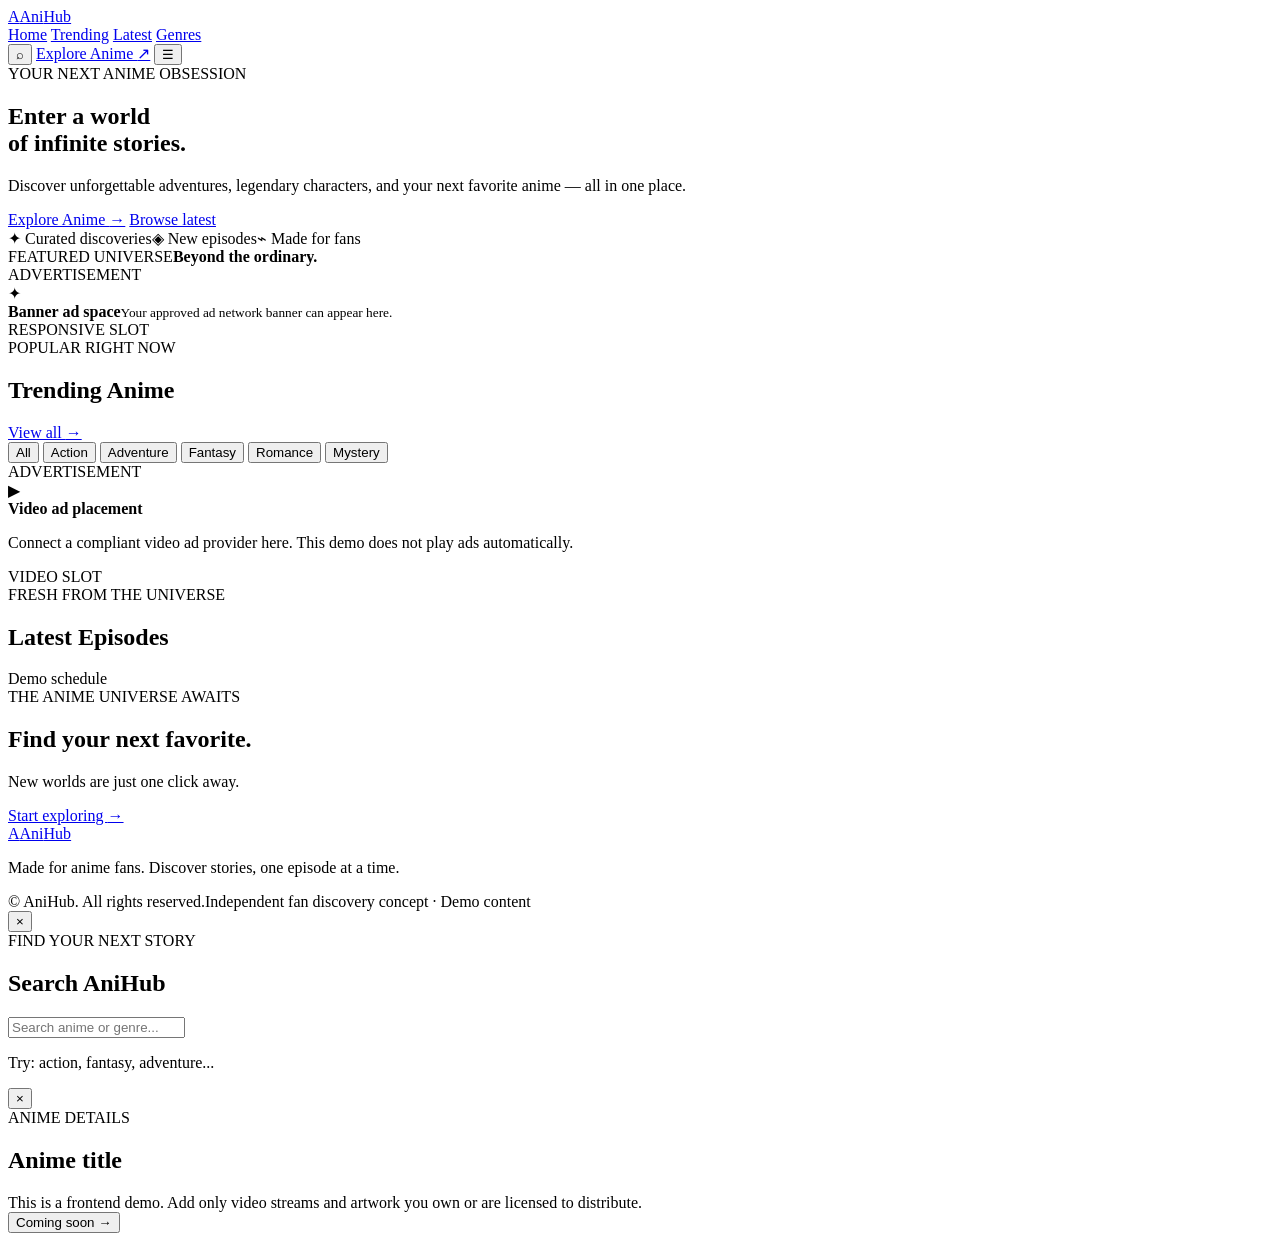
==== index.html @ d4f9f00f "Add files via upload" ====
<!DOCTYPE html>
<html lang="en">
<head>
  <meta charset="UTF-8">
  <meta name="viewport" content="width=device-width, initial-scale=1.0">
  <meta name="theme-color" content="#090711">
  <meta name="description" content="AniHub — discover anime, explore genres, and find your next series.">
  <title>AniHub — Anime Universe</title>
  <link rel="preconnect" href="https://fonts.googleapis.com">
  <link rel="preconnect" href="https://fonts.gstatic.com" crossorigin>
  <link href="https://fonts.googleapis.com/css2?family=DM+Sans:wght@400;500;600;700;800&family=Outfit:wght@400;500;600;700;800&display=swap" rel="stylesheet">
  <link rel="stylesheet" href="css/style.css">
  <link rel="stylesheet" href="css/responsive.css">
</head>
<body>
  <div class="ambient ambient-one"></div><div class="ambient ambient-two"></div>
  <header class="topbar">
    <a class="brand" href="#" aria-label="AniHub home"><span class="brand-mark">A</span><span>Ani<span class="brand-accent">Hub</span></span></a>
    <nav class="main-nav" aria-label="Main navigation">
      <a class="nav-link active" href="#home">Home</a>
      <a class="nav-link" href="#trending">Trending</a>
      <a class="nav-link" href="#latest">Latest</a>
      <a class="nav-link" href="#genres">Genres</a>
    </nav>
    <div class="header-actions">
      <button class="icon-btn" id="searchToggle" aria-label="Focus search">⌕</button>
      <a class="watchlist-link" href="#trending">Explore Anime <span>↗</span></a>
      <button class="menu-toggle" id="menuToggle" aria-label="Toggle menu">☰</button>
    </div>
  </header>

  <main id="home">
    <section class="hero">
      <div class="hero-content">
        <div class="eyebrow"><span class="live-dot"></span> YOUR NEXT ANIME OBSESSION</div>
        <h1>Enter a world<br>of <span>infinite stories.</span></h1>
        <p class="hero-copy">Discover unforgettable adventures, legendary characters, and your next favorite anime — all in one place.</p>
        <div class="hero-actions">
          <a class="primary-btn" href="#trending">Explore Anime <span>→</span></a>
          <a class="secondary-btn" href="#latest">Browse latest</a>
        </div>
        <div class="hero-meta"><span>✦ Curated discoveries</span><span>◈ New episodes</span><span>⌁ Made for fans</span></div>
      </div>
      <div class="hero-art" aria-label="Abstract anime-inspired artwork">
        <div class="art-orbit orbit-a"></div><div class="art-orbit orbit-b"></div>
        <div class="art-moon"></div><div class="art-shard shard-one"></div><div class="art-shard shard-two"></div>
        <div class="art-silhouette"><div class="silhouette-hair"></div><div class="silhouette-face"></div><div class="silhouette-body"></div></div>
        <div class="hero-art-label"><span>FEATURED UNIVERSE</span><strong>Beyond the ordinary.</strong></div>
      </div>
      <div class="hero-bottom-line"></div>
    </section>

    <section class="ad-wrap" aria-label="Advertisement">
      <div class="ad-label">ADVERTISEMENT</div>
      <div class="banner-ad"><span class="ad-icon">✦</span><div><strong>Banner ad space</strong><small>Your approved ad network banner can appear here.</small></div><span class="ad-size">RESPONSIVE SLOT</span></div>
    </section>

    <section class="section" id="trending">
      <div class="section-heading">
        <div><div class="section-kicker">POPULAR RIGHT NOW</div><h2>Trending <span>Anime</span></h2></div>
        <a class="text-link" href="#catalog">View all <span>→</span></a>
      </div>
      <div class="filter-row" id="genres">
        <button class="filter-chip selected" data-genre="All">All</button>
        <button class="filter-chip" data-genre="Action">Action</button>
        <button class="filter-chip" data-genre="Adventure">Adventure</button>
        <button class="filter-chip" data-genre="Fantasy">Fantasy</button>
        <button class="filter-chip" data-genre="Romance">Romance</button>
        <button class="filter-chip" data-genre="Mystery">Mystery</button>
      </div>
      <div class="anime-grid" id="animeGrid"></div>
    </section>

    <section class="mid-ad section">
      <div class="ad-label">ADVERTISEMENT</div>
      <div class="video-ad-placeholder">
        <div class="play-ad">▶</div><div><strong>Video ad placement</strong><p>Connect a compliant video ad provider here. This demo does not play ads automatically.</p></div>
        <span class="ad-tag">VIDEO SLOT</span>
      </div>
    </section>

    <section class="section latest-section" id="latest">
      <div class="section-heading">
        <div><div class="section-kicker">FRESH FROM THE UNIVERSE</div><h2>Latest <span>Episodes</span></h2></div>
        <span class="muted-note">Demo schedule</span>
      </div>
      <div class="latest-list" id="latestList"></div>
    </section>

    <section class="bottom-cta">
      <div class="cta-glow"></div><div class="section-kicker">THE ANIME UNIVERSE AWAITS</div>
      <h2>Find your next <span>favorite.</span></h2>
      <p>New worlds are just one click away.</p>
      <a class="primary-btn" href="#trending">Start exploring <span>→</span></a>
    </section>
  </main>

  <footer class="footer">
    <a class="brand footer-brand" href="#"><span class="brand-mark">A</span><span>Ani<span class="brand-accent">Hub</span></span></a>
    <p>Made for anime fans. Discover stories, one episode at a time.</p>
    <div class="footer-bottom"><span>© <span id="year"></span> AniHub. All rights reserved.</span><span>Independent fan discovery concept · Demo content</span></div>
  </footer>

  <div class="search-overlay" id="searchOverlay" aria-hidden="true">
    <div class="search-panel"><button class="close-search" id="closeSearch" aria-label="Close search">×</button><div class="section-kicker">FIND YOUR NEXT STORY</div><h2>Search <span>AniHub</span></h2><input id="searchInput" type="search" placeholder="Search anime or genre..." autocomplete="off"><p class="search-hint">Try: action, fantasy, adventure...</p></div>
  </div>

  <div class="modal-backdrop" id="animeModal" aria-hidden="true">
    <div class="anime-modal" role="dialog" aria-modal="true" aria-labelledby="modalTitle">
      <button class="modal-close" id="modalClose" aria-label="Close details">×</button>
      <div class="modal-art" id="modalArt"></div>
      <div class="modal-info"><div class="section-kicker" id="modalGenre">ANIME DETAILS</div><h2 id="modalTitle">Anime title</h2><p id="modalDescription"></p><div class="modal-meta" id="modalMeta"></div><div class="modal-note">This is a frontend demo. Add only video streams and artwork you own or are licensed to distribute.</div><button class="primary-btn modal-action" id="modalAction">Coming soon <span>→</span></button></div>
    </div>
  </div>
  <script src="js/app.js"></script>
</body>
</html>
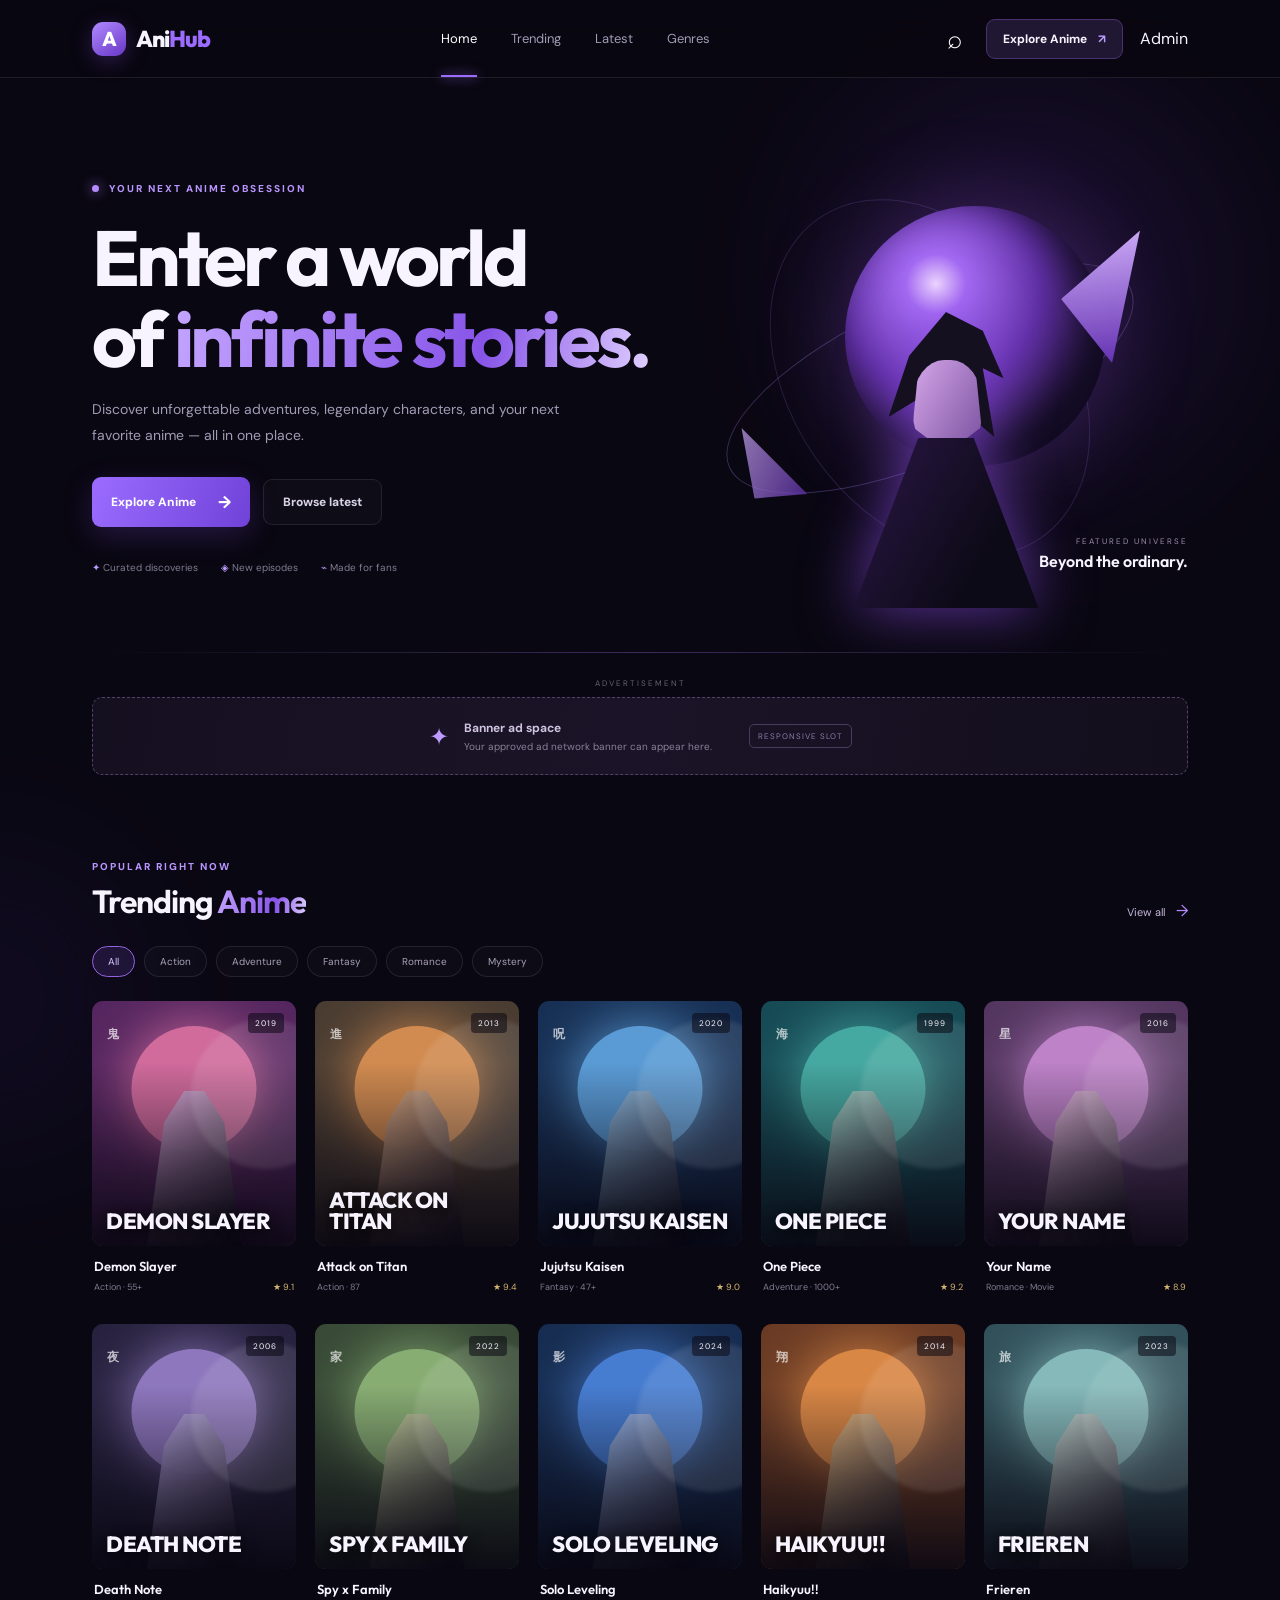
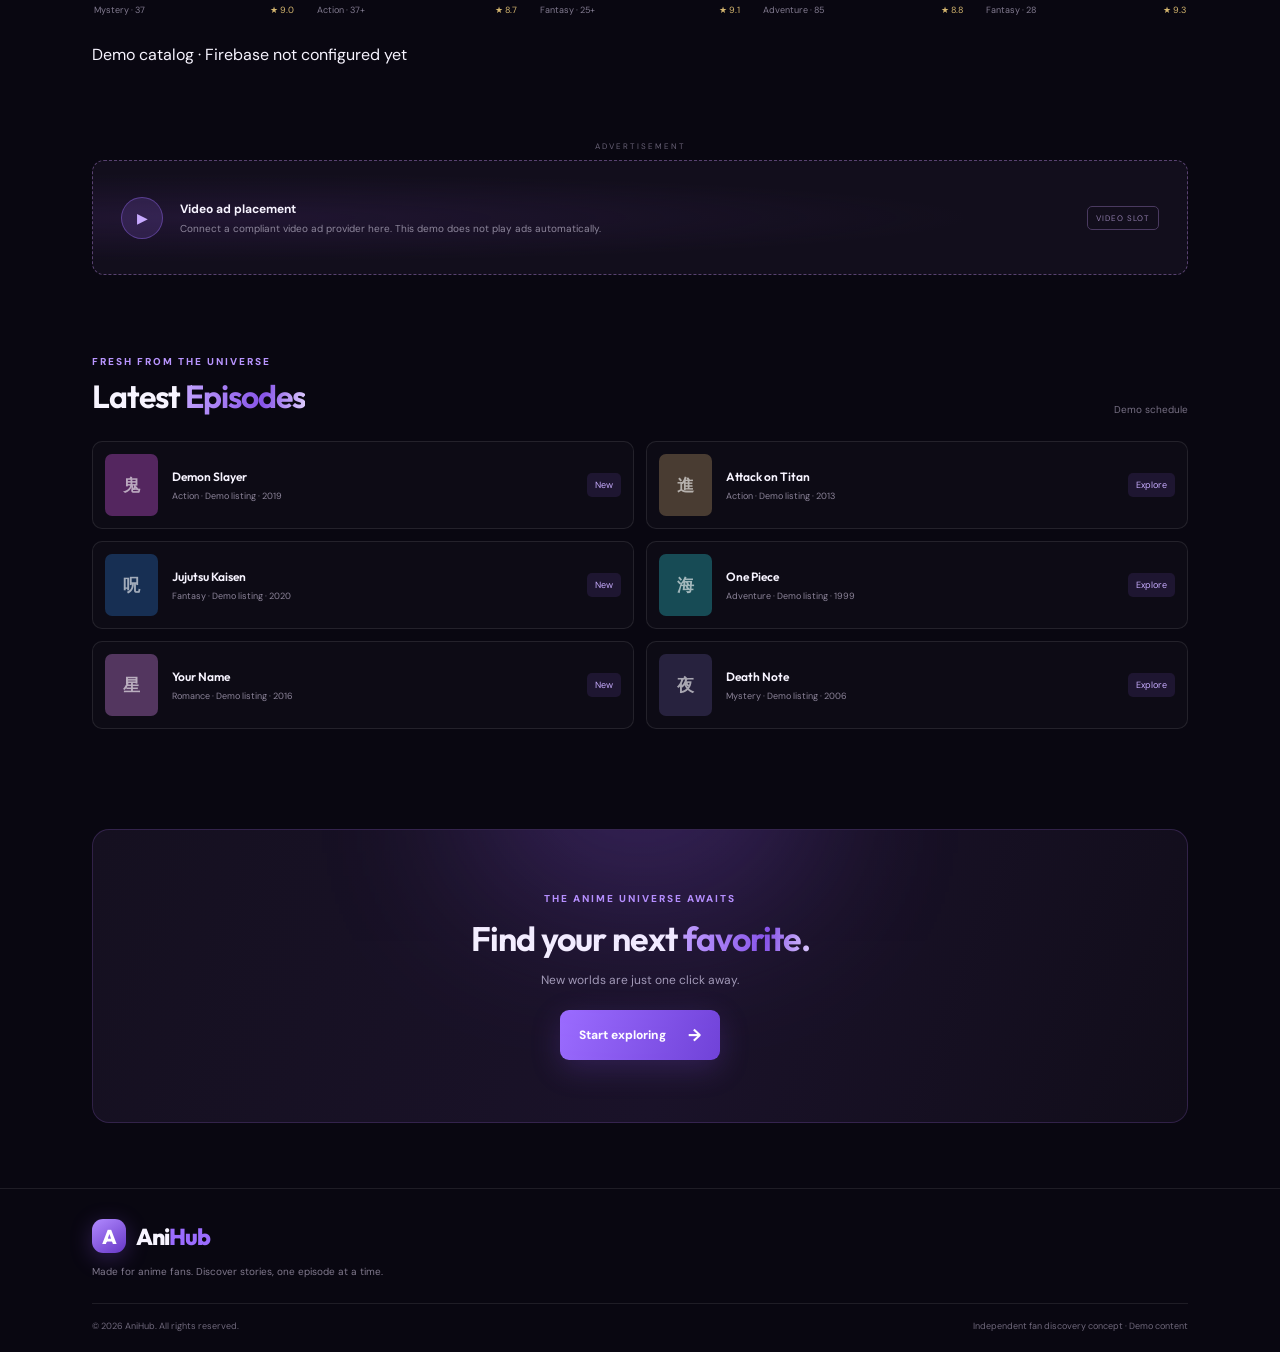
==== commit 6df9aeab: "Add files via upload" ====
--- a/index.html
+++ b/index.html
@@ -24,7 +24,7 @@
     </nav>
     <div class="header-actions">
       <button class="icon-btn" id="searchToggle" aria-label="Focus search">⌕</button>
-      <a class="watchlist-link" href="#trending">Explore Anime <span>↗</span></a>
+      <a class="watchlist-link" href="#trending">Explore Anime <span>↗</span></a><a class="admin-shortcut" href="admin/">Admin</a>
       <button class="menu-toggle" id="menuToggle" aria-label="Toggle menu">☰</button>
     </div>
   </header>
@@ -68,7 +68,7 @@
         <button class="filter-chip" data-genre="Romance">Romance</button>
         <button class="filter-chip" data-genre="Mystery">Mystery</button>
       </div>
-      <div class="anime-grid" id="animeGrid"></div>
+      <div class="anime-grid" id="animeGrid"></div><p class="data-status" id="dataStatus">Demo catalog · Firebase not configured yet</p>
     </section>
 
     <section class="mid-ad section">
@@ -109,9 +109,9 @@
     <div class="anime-modal" role="dialog" aria-modal="true" aria-labelledby="modalTitle">
       <button class="modal-close" id="modalClose" aria-label="Close details">×</button>
       <div class="modal-art" id="modalArt"></div>
-      <div class="modal-info"><div class="section-kicker" id="modalGenre">ANIME DETAILS</div><h2 id="modalTitle">Anime title</h2><p id="modalDescription"></p><div class="modal-meta" id="modalMeta"></div><div class="modal-note">This is a frontend demo. Add only video streams and artwork you own or are licensed to distribute.</div><button class="primary-btn modal-action" id="modalAction">Coming soon <span>→</span></button></div>
+      <div class="modal-info"><div class="section-kicker" id="modalGenre">ANIME DETAILS</div><h2 id="modalTitle">Anime title</h2><p id="modalDescription"></p><div class="modal-meta" id="modalMeta"></div><p class="modal-languages" id="modalLanguages"></p><div class="modal-note">This is a frontend demo. Add only video streams and artwork you own or are licensed to distribute.</div><button class="primary-btn modal-action" id="modalAction">Coming soon <span>→</span></button></div>
     </div>
   </div>
-  <script src="js/app.js"></script>
+  <script type="module" src="js/app.js"></script>
 </body>
 </html>
--- a/css/style.css
+++ b/css/style.css
@@ -0,0 +1,11 @@
+ :root{--bg:#090711;--surface:#100e1b;--surface2:#171326;--purple:#9b6cff;--purple2:#7042d8;--text:#f7f4ff;--muted:#a29bb5;--line:rgba(255,255,255,.09);--font:'DM Sans',sans-serif;--display:'Outfit',sans-serif}
+*{box-sizing:border-box}html{scroll-behavior:smooth;scroll-padding-top:90px}body{margin:0;background:var(--bg);color:var(--text);font-family:var(--font);overflow-x:hidden}a{color:inherit;text-decoration:none}button,input{font:inherit}.ambient{position:absolute;pointer-events:none;filter:blur(100px);opacity:.18;border-radius:50%;z-index:-1}.ambient-one{width:380px;height:380px;background:#7139c9;top:90px;right:5%}.ambient-two{width:300px;height:300px;background:#3c237d;top:850px;left:-160px}
+.topbar{height:78px;display:flex;align-items:center;justify-content:space-between;padding:0 7.2%;border-bottom:1px solid var(--line);background:rgba(9,7,17,.82);backdrop-filter:blur(18px);position:sticky;top:0;z-index:20}.brand{display:flex;align-items:center;gap:10px;font:800 23px var(--display);letter-spacing:-1px}.brand-mark{height:34px;width:34px;border-radius:11px;background:linear-gradient(145deg,#b18aff,#6737c6);display:grid;place-items:center;color:#fff;font:800 20px var(--display);box-shadow:0 5px 22px #8853e64d}.brand-accent{color:var(--purple)}.main-nav{display:flex;gap:34px;height:100%;align-items:center}.nav-link{font-size:13px;color:var(--muted);transition:.2s}.nav-link:hover,.nav-link.active{color:#fff}.nav-link.active{position:relative}.nav-link.active:after{content:"";position:absolute;bottom:-30px;left:0;right:0;height:2px;background:var(--purple);box-shadow:0 0 12px var(--purple)}.header-actions{display:flex;align-items:center;gap:17px}.icon-btn,.menu-toggle{border:0;background:transparent;color:#fff;font-size:26px;cursor:pointer}.watchlist-link{font-size:12px;font-weight:700;background:#201833;border:1px solid #49336f;padding:11px 16px;border-radius:9px}.watchlist-link span{color:#bd9bff;margin-left:8px}.menu-toggle{display:none}
+.hero{min-height:555px;padding:90px 7.2% 65px;display:flex;align-items:center;position:relative;overflow:hidden}.hero-content{width:53%;position:relative;z-index:2}.eyebrow,.section-kicker{font-size:10px;font-weight:800;letter-spacing:2px;color:#b995ff}.eyebrow{display:flex;align-items:center;gap:10px}.live-dot{height:7px;width:7px;background:#b48aff;border-radius:50%;box-shadow:0 0 13px #a878ff}.hero h1{font:700 clamp(48px,6.2vw,78px)/1.04 var(--display);letter-spacing:-3.8px;margin:22px 0 18px}.hero h1 span,.section-heading h2 span,.bottom-cta h2 span,.search-panel h2 span{background:linear-gradient(100deg,#c4a5ff,#8754e8 65%,#e0cfff);background-clip:text;-webkit-background-clip:text;color:transparent}.hero-copy{max-width:470px;color:var(--muted);font-size:14px;line-height:1.8}.hero-actions{display:flex;align-items:center;gap:13px;margin-top:29px}.primary-btn,.secondary-btn{display:inline-flex;align-items:center;justify-content:center;gap:22px;border-radius:9px;padding:14px 19px;font-size:12px;font-weight:800;cursor:pointer;transition:.2s}.primary-btn{border:0;color:white;background:linear-gradient(110deg,#9b6cff,#7042d8);box-shadow:0 9px 30px #814de13b}.primary-btn:hover{transform:translateY(-2px);box-shadow:0 12px 35px #814de166}.primary-btn span{font-size:17px}.secondary-btn{border:1px solid var(--line);color:#d8d2e5;background:#ffffff06}.secondary-btn:hover{background:#ffffff10}.hero-meta{display:flex;gap:23px;margin-top:34px;color:#817a91;font-size:10px}.hero-meta span:first-letter{color:#bd9bff}.hero-art{width:47%;height:420px;position:relative;display:grid;place-items:center}.art-moon{width:260px;height:260px;border-radius:50%;background:radial-gradient(circle at 35% 30%,#f0d9ff 0,#a46af2 12%,#6130a6 42%,#211334 72%);box-shadow:0 0 90px #9d58e64a, inset -20px -18px 45px #100a20;position:absolute;right:16%;top:9%}.art-orbit{position:absolute;border:1px solid #b98dff45;border-radius:50%;transform:rotate(-24deg)}.orbit-a{width:440px;height:160px}.orbit-b{width:390px;height:280px;transform:rotate(55deg);border-color:#9d70d933}.art-shard{position:absolute;background:linear-gradient(145deg,#d9b9ff,#6533b2);clip-path:polygon(50% 0,100% 100%,0 75%);filter:drop-shadow(0 0 20px #a96eff)}.shard-one{height:130px;width:75px;right:8%;top:13%;transform:rotate(28deg)}.shard-two{height:90px;width:48px;left:13%;bottom:18%;transform:rotate(-30deg);opacity:.7}.art-silhouette{position:absolute;width:185px;height:280px;bottom:0;right:29%;filter:drop-shadow(0 0 30px #8d4ce9aa)}.silhouette-hair{position:absolute;width:115px;height:125px;top:4px;left:35px;background:#151020;clip-path:polygon(50% 0,82% 15%,100% 53%,82% 45%,92% 100%,60% 75%,44% 100%,25% 70%,0 84%,18% 35%)}.silhouette-face{position:absolute;top:52px;left:59px;width:69px;height:93px;border-radius:45% 45% 42% 42%;background:linear-gradient(120deg,#d5a6e9,#78509e);clip-path:polygon(10% 0,90% 0,100% 72%,50% 100%,0 72%)}.silhouette-body{position:absolute;bottom:-20px;left:0;width:185px;height:170px;background:linear-gradient(120deg,#2b1747,#0d0a17 70%);clip-path:polygon(35% 0,65% 0,100% 100%,0 100%)}.hero-art-label{position:absolute;right:0;bottom:17px;text-align:right;display:grid;gap:5px}.hero-art-label span{font-size:8px;letter-spacing:2px;color:#9d8cae}.hero-art-label strong{font:600 16px var(--display)}.hero-bottom-line{position:absolute;bottom:0;left:7.2%;right:7.2%;height:1px;background:linear-gradient(90deg,transparent,#a276e855,transparent)}
+.ad-wrap{padding:25px 7.2% 10px}.ad-label{font-size:8px;letter-spacing:2px;color:#686176;margin-bottom:9px;text-align:center}.banner-ad{min-height:78px;border:1px dashed #51416b;background:linear-gradient(100deg,#151020,#1b1428,#120e1b);border-radius:10px;display:flex;align-items:center;justify-content:center;gap:15px;color:#cfc4df}.ad-icon{font-size:24px;color:#bd9bff}.banner-ad strong,.video-ad-placeholder strong{font-size:12px;display:block}.banner-ad small{font-size:10px;color:#898197;display:block;margin-top:4px}.ad-size,.ad-tag{font-size:8px;letter-spacing:1px;color:#8d7aa8;border:1px solid #4a3a60;padding:6px 8px;border-radius:5px;margin-left:22px}
+.section{padding:75px 7.2% 10px}.section-heading{display:flex;align-items:end;justify-content:space-between;margin-bottom:25px}.section-heading h2{font:650 32px var(--display);letter-spacing:-1px;margin:8px 0 0}.text-link{font-size:11px;color:#c4b7d8}.text-link span{color:#b48aff;margin-left:8px;font-size:16px}.filter-row{display:flex;gap:9px;flex-wrap:wrap;margin-bottom:24px}.filter-chip{border:1px solid var(--line);border-radius:30px;padding:8px 15px;background:#ffffff05;color:#aaa2b8;font-size:10px;cursor:pointer;transition:.2s}.filter-chip:hover,.filter-chip.selected{background:#8e5be626;border-color:#9364df;color:#d8c5ff}.anime-grid{display:grid;grid-template-columns:repeat(5,minmax(0,1fr));gap:19px}.anime-card{min-width:0;cursor:pointer;transition:transform .25s}.anime-card:hover{transform:translateY(-5px)}.poster{height:245px;border-radius:11px;overflow:hidden;position:relative;background:var(--poster-bg);display:flex;align-items:end;padding:14px;isolation:isolate}.poster:before{content:"";position:absolute;inset:0;background:linear-gradient(180deg,transparent 25%,#080611e8 100%);z-index:-1}.poster:after{content:"";position:absolute;width:150px;height:150px;border-radius:50%;background:#ffffff18;filter:blur(2px);top:18px;right:-45px;z-index:-1}.poster-art{position:absolute;inset:0;z-index:-2;overflow:hidden}.poster-orb{position:absolute;width:125px;height:125px;border-radius:50%;top:25px;left:50%;transform:translateX(-50%);background:var(--orb);box-shadow:0 0 55px var(--orb)}.poster-figure{position:absolute;bottom:-20px;left:50%;transform:translateX(-50%);width:100px;height:175px;background:linear-gradient(130deg,var(--figure),#100b1a);clip-path:polygon(40% 0,60% 0,80% 18%,100% 100%,0 100%,20% 18%);opacity:.95}.poster-symbol{position:absolute;top:25px;left:15px;font:800 12px var(--display);color:#ffffffad;letter-spacing:2px}.poster-title{font:800 22px/.95 var(--display);text-transform:uppercase;letter-spacing:-.5px;text-shadow:0 3px 15px #000}.poster-year{position:absolute;top:12px;right:12px;font-size:8px;letter-spacing:1px;background:#08061188;padding:5px 7px;border-radius:4px}.card-info{padding:12px 2px}.card-title{font:600 13px var(--display);white-space:nowrap;overflow:hidden;text-overflow:ellipsis}.card-meta{display:flex;justify-content:space-between;gap:6px;color:#827b90;font-size:9px;margin-top:7px}.rating{color:#d5b66f}.empty-state{grid-column:1/-1;padding:35px;text-align:center;border:1px dashed var(--line);border-radius:12px;color:var(--muted);font-size:13px}
+.mid-ad{padding-top:50px}.video-ad-placeholder{min-height:115px;border-radius:12px;border:1px dashed #584270;background:radial-gradient(ellipse at 10% 50%,#36205266,transparent 55%),#120e1c;display:flex;align-items:center;padding:22px 28px;gap:17px}.play-ad{width:42px;height:42px;border-radius:50%;display:grid;place-items:center;background:#9c6af02b;color:#c8aaff;font-size:14px;border:1px solid #9b6cff66}.video-ad-placeholder p{margin:5px 0 0;color:#8e879c;font-size:10px}.video-ad-placeholder .ad-tag{margin-left:auto}
+.latest-section{padding-top:70px}.muted-note{font-size:10px;color:#766f83}.latest-list{display:grid;grid-template-columns:repeat(2,minmax(0,1fr));gap:12px}.latest-item{display:flex;align-items:center;gap:14px;padding:12px;background:#ffffff05;border:1px solid var(--line);border-radius:10px;transition:.2s}.latest-item:hover{background:#ffffff0a;border-color:#7050a4}.latest-thumb{height:62px;width:53px;flex-shrink:0;border-radius:7px;background:var(--poster-bg);display:grid;place-items:center;font:800 17px var(--display);color:#fff9}.latest-details{min-width:0;flex:1}.latest-details strong{font:600 12px var(--display);display:block;white-space:nowrap;overflow:hidden;text-overflow:ellipsis}.latest-details span{font-size:9px;color:#8c8499;display:block;margin-top:6px}.episode-pill{font-size:9px;color:#c8adff;background:#8e5be622;padding:6px 8px;border-radius:5px;white-space:nowrap}
+.bottom-cta{position:relative;overflow:hidden;text-align:center;margin:90px 7.2% 65px;padding:62px 20px;border:1px solid #6e4a9c55;border-radius:17px;background:linear-gradient(110deg,#151020,#1a1229 55%,#110d1a)}.cta-glow{position:absolute;width:300px;height:180px;left:50%;top:-130px;transform:translateX(-50%);background:#9a5cff;filter:blur(90px);opacity:.3}.bottom-cta h2{font:650 34px var(--display);margin:12px 0 8px;letter-spacing:-1px}.bottom-cta p{font-size:12px;color:var(--muted);margin-bottom:22px}
+.footer{border-top:1px solid var(--line);padding:30px 7.2% 20px}.footer-brand{width:max-content}.footer p{font-size:10px;color:#80798d;margin:12px 0 25px}.footer-bottom{border-top:1px solid var(--line);padding-top:16px;display:flex;justify-content:space-between;color:#6f687b;font-size:9px}
+.search-overlay,.modal-backdrop{position:fixed;inset:0;background:#07050dd9;backdrop-filter:blur(12px);z-index:50;display:none;align-items:center;justify-content:center;padding:20px}.search-overlay.open,.modal-backdrop.open{display:flex}.search-panel{width:min(560px,100%);padding:35px;border:1px solid #6d4d91;background:#120e1d;border-radius:17px;position:relative}.close-search,.modal-close{position:absolute;right:18px;top:12px;background:transparent;border:0;color:#b9afc8;font-size:28px;cursor:pointer}.search-panel h2{font:650 31px var(--display);margin:10px 0 20px}.search-panel input{width:100%;padding:15px 16px;border-radius:9px;background:#080711;border:1px solid #5b4376;color:#fff;outline:none}.search-panel input:focus{border-color:#a77aff;box-shadow:0 0 0 3px #9b6cff22}.search-hint{font-size:10px;color:#81798d}.anime-modal{position:relative;width:min(700px,100%);display:grid;grid-template-columns:230px 1fr;gap:25px;padding:27px;background:#130f1e;border:1px solid #61457f;border-radius:16px}.modal-art{min-height:300px;border-radius:11px;background:var(--poster-bg);position:relative;overflow:hidden}.modal-art .poster-orb{width:160px;height:160px}.modal-art .poster-figure{height:230px;width:130px}.modal-info{padding:18px 8px 10px 0}.modal-info h2{font:700 28px var(--display);margin:9px 0}.modal-info p{font-size:12px;line-height:1.8;color:#a8a0b5}.modal-meta{display:flex;gap:8px;flex-wrap:wrap;margin:18px 0}.modal-meta span{font-size:9px;border:1px solid var(--line);padding:6px 8px;border-radius:5px;color:#c8b8df}.modal-note{font-size:10px;line-height:1.6;color:#9d8eaf;background:#21172d;padding:10px;border-radius:7px;margin-bottom:17px}.modal-action{font-size:10px}
--- a/css/responsive.css
+++ b/css/responsive.css
@@ -0,0 +1,3 @@
+@media(max-width:1050px){.anime-grid{grid-template-columns:repeat(4,minmax(0,1fr))}.poster{height:225px}.hero-art{transform:scale(.9);transform-origin:center right}.hero{padding-top:70px}}
+@media(max-width:760px){.topbar{height:66px;padding:0 5%}.main-nav{display:none;position:absolute;top:65px;left:0;right:0;height:auto;padding:17px 5%;background:#100d19;border-bottom:1px solid var(--line);flex-direction:column;align-items:flex-start;gap:18px}.main-nav.open{display:flex}.nav-link.active:after{display:none}.menu-toggle{display:block;font-size:20px}.watchlist-link{display:none}.hero{padding:68px 6% 40px;min-height:620px;display:block}.hero-content{width:100%}.hero h1{font-size:58px;letter-spacing:-3px}.hero-art{position:absolute;width:100%;height:270px;right:-8%;bottom:12px;opacity:.55;transform:scale(.75);transform-origin:bottom right}.hero-copy{max-width:420px}.hero-meta{gap:12px;flex-wrap:wrap}.ad-wrap,.section{padding-left:6%;padding-right:6%}.anime-grid{grid-template-columns:repeat(3,minmax(0,1fr));gap:13px}.poster{height:205px}.section-heading h2{font-size:28px}.latest-list{grid-template-columns:1fr}.bottom-cta{margin:65px 6% 45px}.footer{padding-left:6%;padding-right:6%}.footer-bottom{gap:10px;flex-direction:column}.anime-modal{grid-template-columns:130px 1fr;gap:16px;padding:20px}.modal-art{min-height:230px}.modal-info h2{font-size:22px}.modal-info{padding-top:10px}.modal-note{font-size:9px}}
+@media(max-width:480px){.brand{font-size:21px}.header-actions{gap:8px}.hero{min-height:590px;padding-top:58px}.hero h1{font-size:49px}.hero-copy{font-size:12px}.hero-meta{font-size:9px}.hero-art{right:-18%;bottom:0;transform:scale(.65)}.banner-ad{justify-content:flex-start;padding:14px}.ad-size{display:none}.anime-grid{grid-template-columns:repeat(2,minmax(0,1fr));gap:16px 12px}.poster{height:220px}.section{padding-top:55px}.section-heading h2{font-size:25px}.filter-row{gap:7px}.filter-chip{padding:7px 12px}.video-ad-placeholder{padding:16px;gap:11px}.video-ad-placeholder .ad-tag{display:none}.bottom-cta h2{font-size:27px}.search-panel{padding:28px 20px}.anime-modal{display:block;max-height:88vh;overflow:auto}.modal-art{height:170px;min-height:170px;margin-bottom:15px}.modal-art .poster-orb{width:130px;height:130px;top:5px}.modal-art .poster-figure{height:150px}.modal-info{padding:0}.modal-info h2{font-size:24px}}
